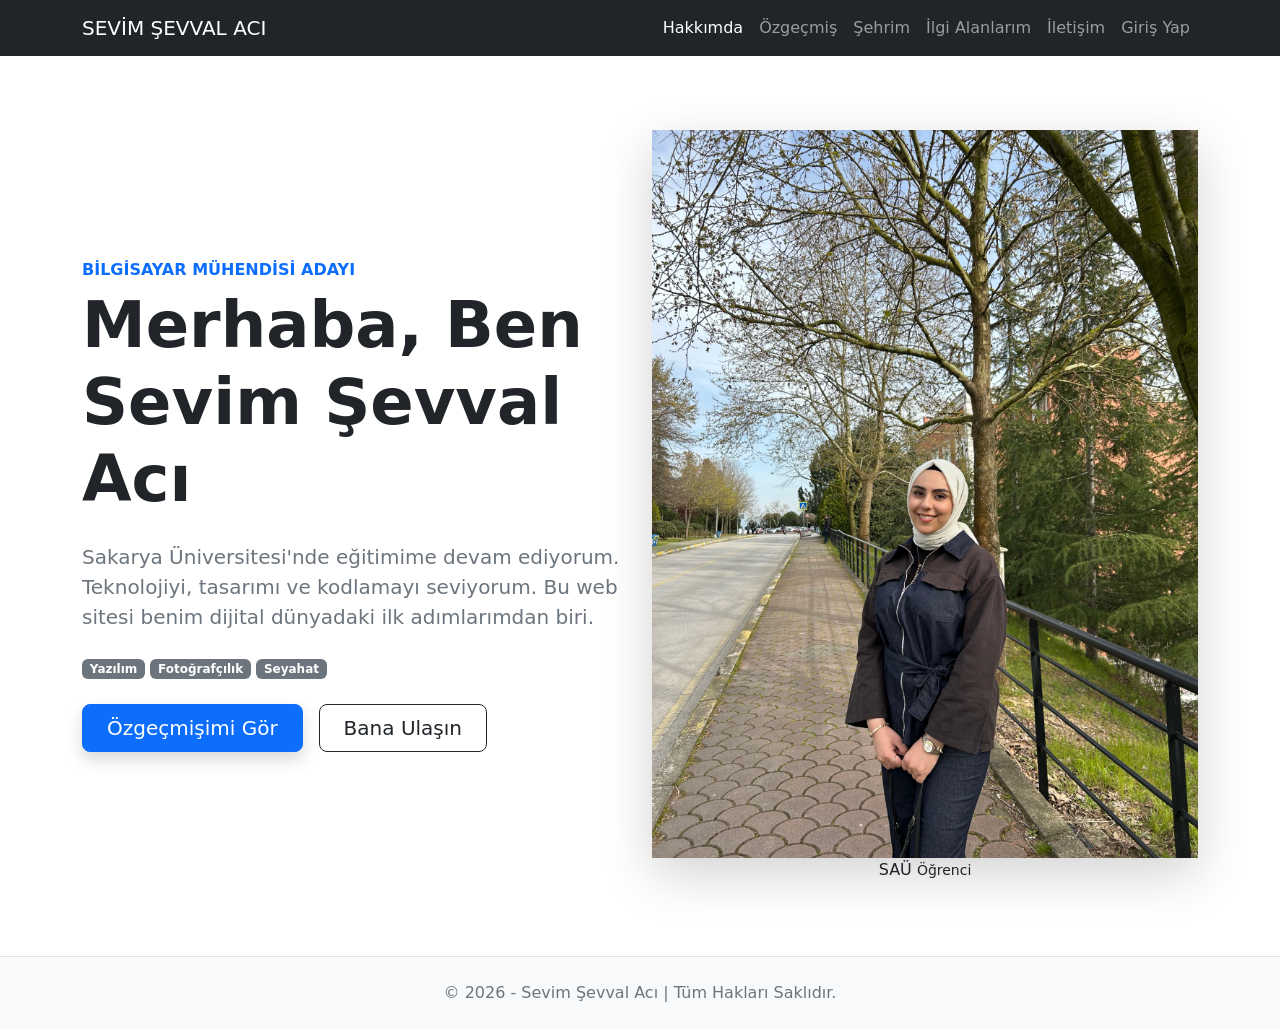
==== index.html @ df2e8a3c "şehrim sayfası olusturuldu şehrim sayfasını olusturdum ve değişikler yapıldı" ====
<!DOCTYPE html>
<html lang="tr">
<head>
    <meta charset="UTF-8">
    <meta name="viewport" content="width=device-width, initial-scale=1.0">
    <title>Hoş Geldiniz | Sevim Şevval Acı</title>
    <link href="https://fonts.googleapis.com/css2?family=Poppins:wght@300;400;600&display=swap" rel="stylesheet">
    <link href="https://cdn.jsdelivr.net/npm/bootstrap@5.3.0/dist/css/bootstrap.min.css" rel="stylesheet">
    <link rel="stylesheet" href="style.css">
</head>
<body>

    <nav class="navbar navbar-expand-lg navbar-dark bg-dark sticky-top">
        <div class="container">
            <a class="navbar-brand" href="index.html">SEVİM ŞEVVAL <span>ACI</span></a>
            <button class="navbar-toggler" type="button" data-bs-toggle="collapse" data-bs-target="#navbarNav">
                <span class="navbar-toggler-icon"></span>
            </button>
            <div class="collapse navbar-collapse" id="navbarNav">
                <ul class="navbar-nav ms-auto">
                    <li class="nav-item"><a class="nav-link active" href="index.html">Hakkımda</a></li>
                    <li class="nav-item"><a class="nav-link" href="ozgecmis.php">Özgeçmiş</a></li>
                    <li class="nav-item"><a class="nav-link" href="sehrimsayfasi.html">Şehrim</a></li>
                    <li class="nav-item"><a class="nav-link" href="ilgi-alanlarim.html">İlgi Alanlarım</a></li>
                    <li class="nav-item"><a class="nav-link" href="iletisim.html">İletişim</a></li>
                    <li class="nav-item"><a class="nav-link login-btn" href="login.html">Giriş Yap</a></li>
                </ul>
            </div>
        </div>
    </nav>

    <header class="hero-section">
        <div class="container">
            <div class="row align-items-center min-vh-100">
                <div class="col-lg-6">
                    <div class="content-box">
                        <h6 class="text-primary text-uppercase fw-bold">Bilgisayar Mühendisi Adayı</h6>
                        <h1 class="display-3 fw-bold">Merhaba, Ben <br><span class="text-gradient">Sevim Şevval Acı</span></h1>
                        <p class="lead my-4 text-secondary">
                            Sakarya Üniversitesi'nde eğitimime devam ediyorum. Teknolojiyi, tasarımı ve kodlamayı seviyorum. Bu web sitesi benim dijital dünyadaki ilk adımlarımdan biri.
                        </p>
                        <div class="mb-4">
                            <span class="badge bg-secondary">Yazılım</span>
                            <span class="badge bg-secondary">Fotoğrafçılık</span>
                            <span class="badge bg-secondary">Seyahat</span>
                        </div>
                        <div class="d-flex gap-3">
                            <a href="ozgecmis.html" class="btn btn-primary btn-lg px-4 shadow">Özgeçmişimi Gör</a>
                            <a href="iletisim.html" class="btn btn-outline-dark btn-lg px-4">Bana Ulaşın</a>
                        </div>
                    </div>
                </div>
                <div class="col-lg-6 text-center mt-5 mt-lg-0">
                    <div class="profile-img-container">
                        <img src="fotograflar/img/profil.jpg" alt="Profil Resmi" class="img-fluid profile-img shadow-lg">
                        <div class="experience-badge">
                            <span>SAÜ</span>
                            <small>Öğrenci</small>
                        </div>
                    </div>
                </div>
            </div>
        </div>
    </header>

    <footer class="text-center py-4 bg-light border-top">
        <p class="mb-0 text-secondary">&copy; 2026 - Sevim Şevval Acı | Tüm Hakları Saklıdır.</p>
    </footer>

    <script src="https://cdn.jsdelivr.net/npm/bootstrap@5.3.0/dist/js/bootstrap.bundle.min.js"></script>
</body>
</html>
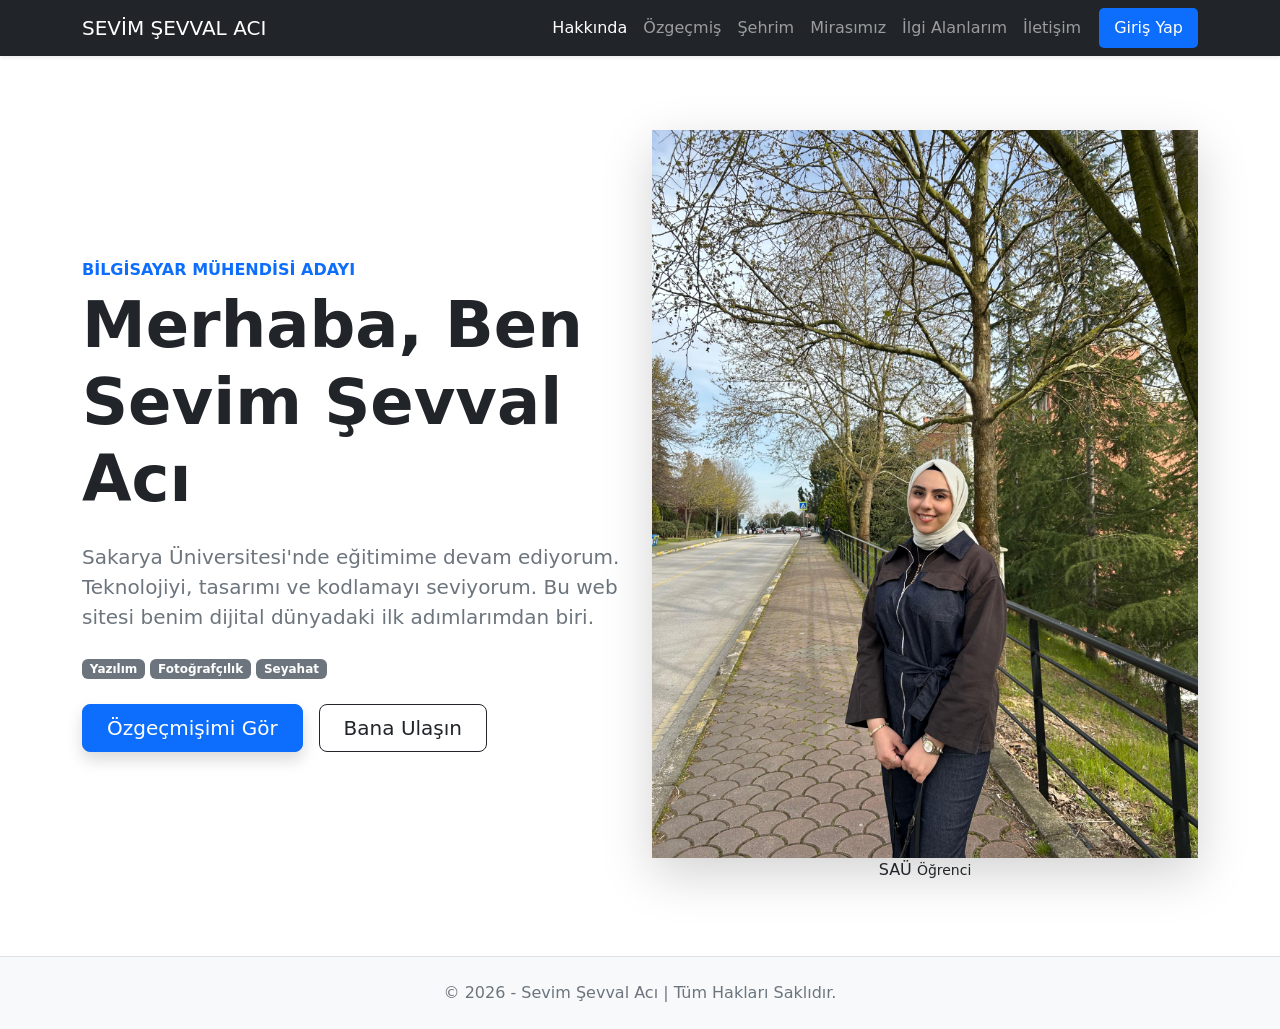
==== commit ce3bb04b: "mirasımız sayfası mirasımız sayfası olusturuldu ve diğerlerinde de değişiklik yapıldı" ====
--- a/index.html
+++ b/index.html
@@ -7,24 +7,36 @@
     <link href="https://fonts.googleapis.com/css2?family=Poppins:wght@300;400;600&display=swap" rel="stylesheet">
     <link href="https://cdn.jsdelivr.net/npm/bootstrap@5.3.0/dist/css/bootstrap.min.css" rel="stylesheet">
     <link rel="stylesheet" href="style.css">
+    <style>
+        /* Giriş Yap butonu için diğer sayfalardaki özel stil */
+        .login-btn {
+            background-color: #0d6efd;
+            color: white !important;
+            border-radius: 5px;
+            padding: 8px 15px !important;
+            margin-left: 10px;
+        }
+        .login-btn:hover { background-color: #0b5ed7; }
+    </style>
 </head>
 <body>
 
-    <nav class="navbar navbar-expand-lg navbar-dark bg-dark sticky-top">
+    <nav class="navbar navbar-expand-lg navbar-dark bg-dark sticky-top shadow-sm">
         <div class="container">
             <a class="navbar-brand" href="index.html">SEVİM ŞEVVAL <span>ACI</span></a>
             <button class="navbar-toggler" type="button" data-bs-toggle="collapse" data-bs-target="#navbarNav">
                 <span class="navbar-toggler-icon"></span>
             </button>
             <div class="collapse navbar-collapse" id="navbarNav">
-                <ul class="navbar-nav ms-auto">
-                    <li class="nav-item"><a class="nav-link active" href="index.html">Hakkımda</a></li>
-                    <li class="nav-item"><a class="nav-link" href="ozgecmis.php">Özgeçmiş</a></li>
-                    <li class="nav-item"><a class="nav-link" href="sehrimsayfasi.html">Şehrim</a></li>
-                    <li class="nav-item"><a class="nav-link" href="ilgi-alanlarim.html">İlgi Alanlarım</a></li>
-                    <li class="nav-item"><a class="nav-link" href="iletisim.html">İletişim</a></li>
-                    <li class="nav-item"><a class="nav-link login-btn" href="login.html">Giriş Yap</a></li>
-                </ul>
+                <div class="navbar-nav ms-auto align-items-center">
+                    <a class="nav-link active" href="index.html">Hakkında</a>
+                    <a class="nav-link" href="ozgecmis.html">Özgeçmiş</a>
+                    <a class="nav-link" href="sehrimsayfasi.html">Şehrim</a>
+                    <a class="nav-link" href="mirasimiz.html">Mirasımız</a>
+                    <a class="nav-link" href="ilgi-alanlarim.html">İlgi Alanlarım</a>
+                    <a class="nav-link" href="iletisim.html">İletişim</a>
+                    <a class="nav-link login-btn" href="login.php">Giriş Yap</a>
+                </div>
             </div>
         </div>
     </nav>
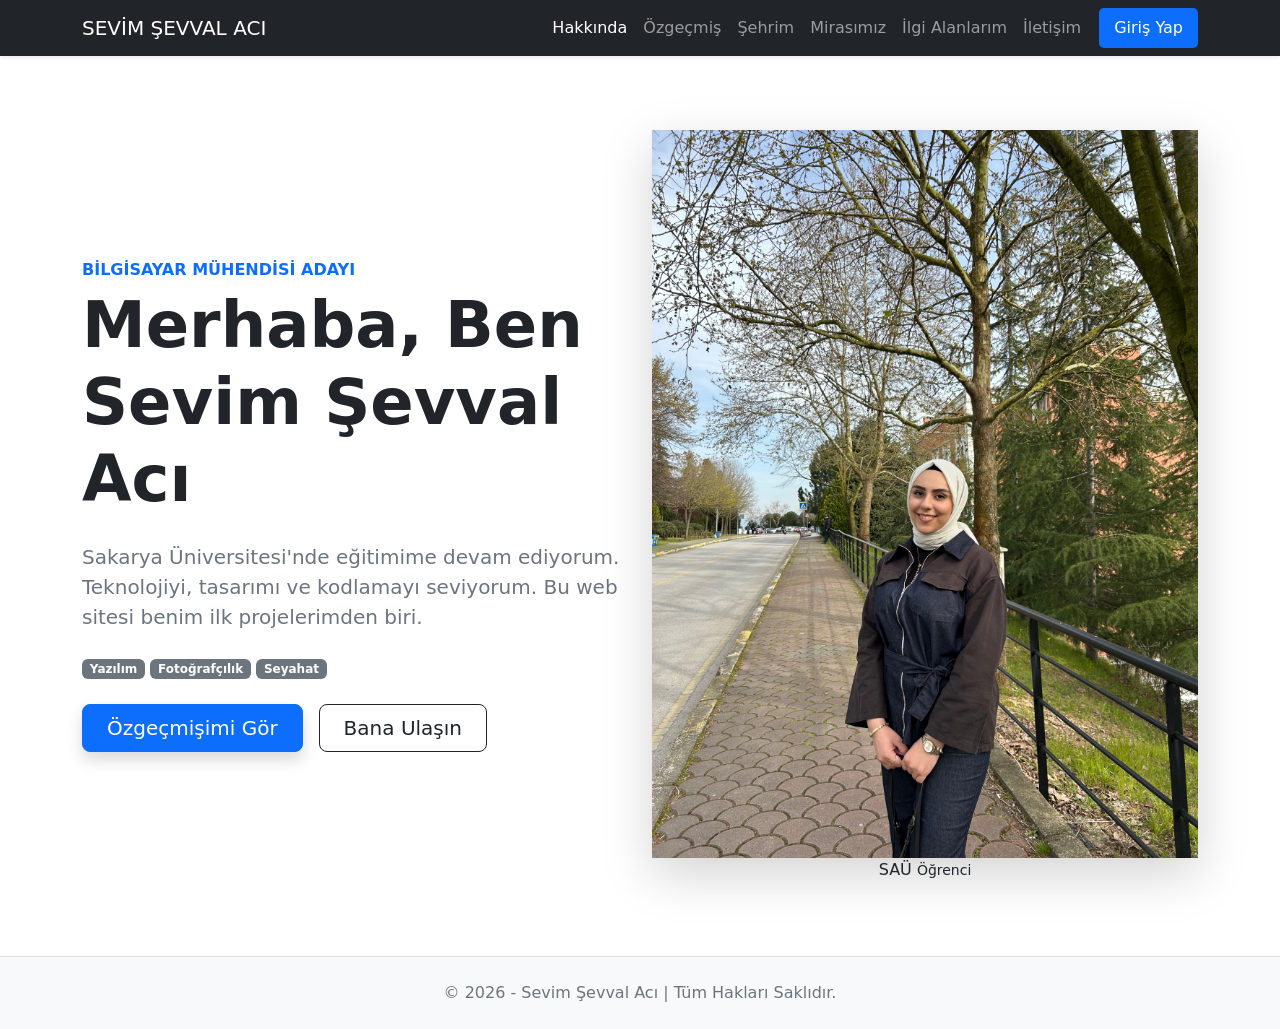
==== commit 67169218: "son güncellemeler yapıldı hepsinde güncelleme yaptım" ====
--- a/index.html
+++ b/index.html
@@ -35,7 +35,7 @@
                     <a class="nav-link" href="mirasimiz.html">Mirasımız</a>
                     <a class="nav-link" href="ilgi-alanlarim.html">İlgi Alanlarım</a>
                     <a class="nav-link" href="iletisim.html">İletişim</a>
-                    <a class="nav-link login-btn" href="login.php">Giriş Yap</a>
+                    <a class="nav-link login-btn" href="./login.html">Giriş Yap</a>
                 </div>
             </div>
         </div>
@@ -49,7 +49,7 @@
                         <h6 class="text-primary text-uppercase fw-bold">Bilgisayar Mühendisi Adayı</h6>
                         <h1 class="display-3 fw-bold">Merhaba, Ben <br><span class="text-gradient">Sevim Şevval Acı</span></h1>
                         <p class="lead my-4 text-secondary">
-                            Sakarya Üniversitesi'nde eğitimime devam ediyorum. Teknolojiyi, tasarımı ve kodlamayı seviyorum. Bu web sitesi benim dijital dünyadaki ilk adımlarımdan biri.
+                            Sakarya Üniversitesi'nde eğitimime devam ediyorum. Teknolojiyi, tasarımı ve kodlamayı seviyorum. Bu web sitesi benim ilk projelerimden biri.
                         </p>
                         <div class="mb-4">
                             <span class="badge bg-secondary">Yazılım</span>
@@ -64,7 +64,7 @@
                 </div>
                 <div class="col-lg-6 text-center mt-5 mt-lg-0">
                     <div class="profile-img-container">
-                        <img src="fotograflar/img/profil.jpg" alt="Profil Resmi" class="img-fluid profile-img shadow-lg">
+                        <img src="fotograflar/profil.jpg" alt="Profil Resmi" class="img-fluid profile-img shadow-lg">
                         <div class="experience-badge">
                             <span>SAÜ</span>
                             <small>Öğrenci</small>
